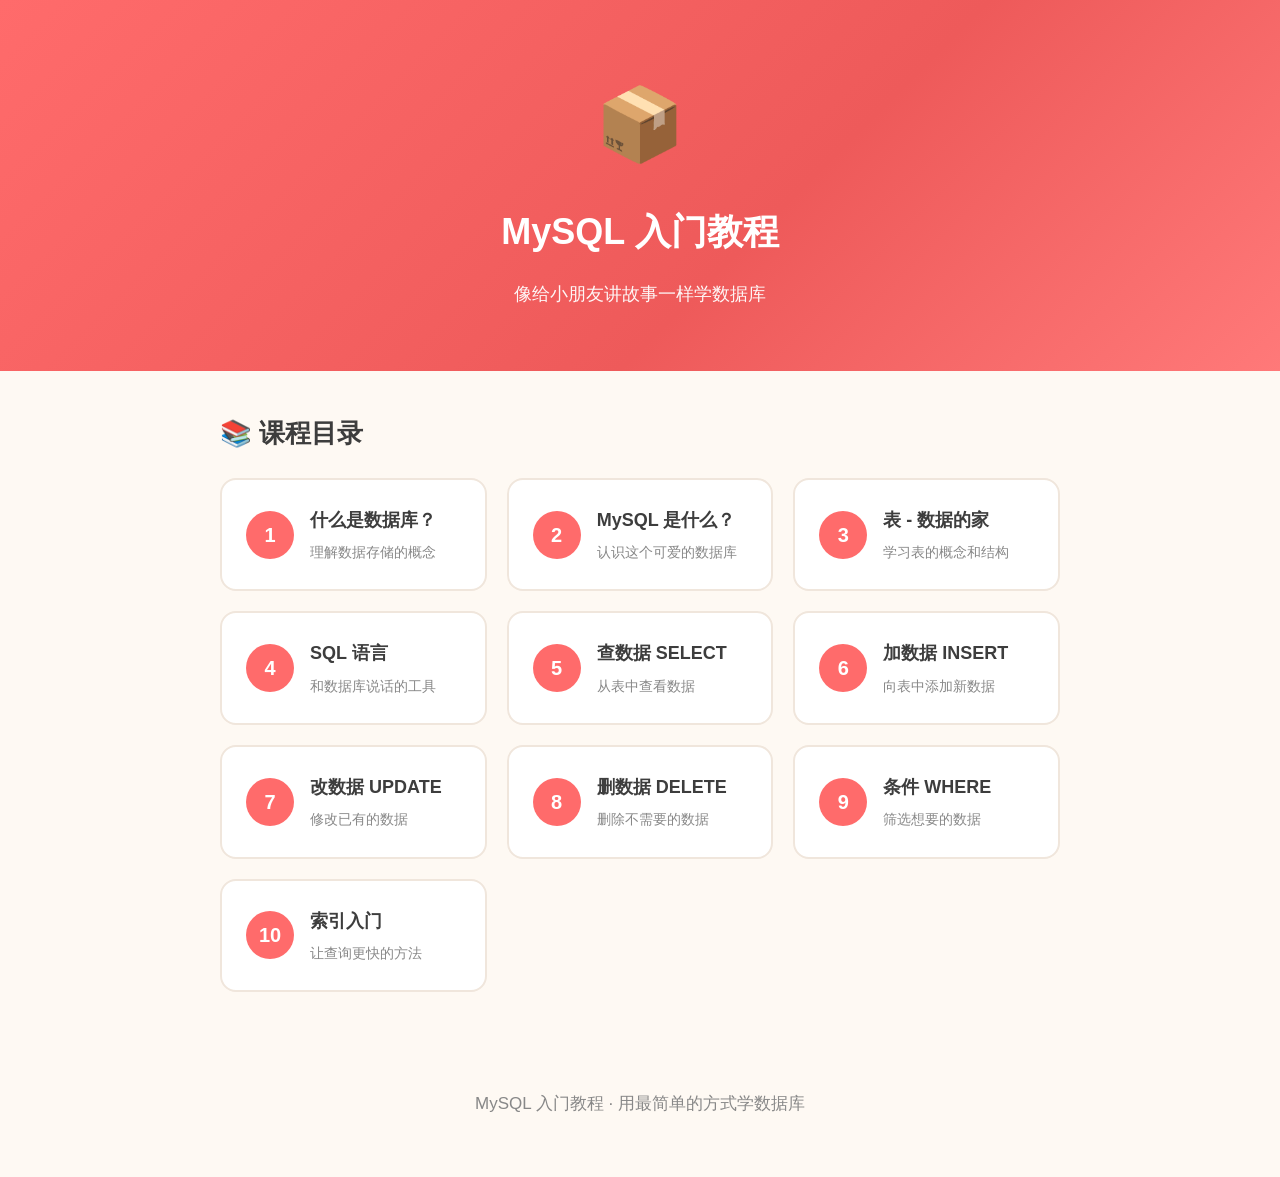
==== index.html @ 5d966632 "Add index.html" ====
<!DOCTYPE html>
<html lang="zh-CN">
<head>
<meta charset="UTF-8">
<meta name="viewport" content="width=device-width, initial-scale=1.0">
<title>MySQL 入门教程</title>
<style>
  :root {
    --bg: #fef9f3;
    --card: #ffffff;
    --text: #3d3d3d;
    --muted: #888;
    --accent: #ff6b6b;
    --accent-soft: #ffeef0;
    --border: #f0e6dc;
  }
  * { box-sizing: border-box; }
  body {
    margin: 0;
    background: var(--bg);
    color: var(--text);
    font-family: -apple-system, BlinkMacSystemFont, "Segoe UI", "PingFang SC", "Hiragino Sans GB", "Microsoft YaHei", sans-serif;
    line-height: 1.8;
    font-size: 17px;
  }
  header.hero {
    background: linear-gradient(135deg, #ff6b6b 0%, #ee5a5a 60%, #ff7979 100%);
    color: #fff;
    padding: 60px 20px;
    text-align: center;
  }
  header.hero .emoji { font-size: 72px; margin-bottom: 10px; }
  header.hero h1 { margin: 0 0 14px; font-size: 36px; }
  header.hero p { margin: 0; opacity: .95; font-size: 18px; }
  .container { max-width: 880px; margin: 0 auto; padding: 40px 20px; }
  .chapters { display: grid; grid-template-columns: repeat(auto-fit, minmax(250px, 1fr)); gap: 20px; }
  .chapter-card {
    background: var(--card);
    border: 2px solid var(--border);
    border-radius: 16px;
    padding: 24px;
    text-decoration: none;
    color: var(--text);
    transition: all 0.3s;
    display: flex;
    align-items: center;
    gap: 16px;
  }
  .chapter-card:hover {
    transform: translateY(-4px);
    border-color: var(--accent);
    box-shadow: 0 8px 24px rgba(255,107,107,0.15);
  }
  .chapter-card .num {
    background: var(--accent);
    color: white;
    width: 48px;
    height: 48px;
    border-radius: 50%;
    display: flex;
    align-items: center;
    justify-content: center;
    font-size: 20px;
    font-weight: 700;
    flex-shrink: 0;
  }
  .chapter-card:hover .num { background: var(--accent); }
  .chapter-card .info .title { font-size: 18px; font-weight: 600; margin-bottom: 4px; }
  .chapter-card .info .desc { font-size: 14px; color: var(--muted); }
  footer { text-align: center; color: var(--muted); padding: 40px 20px; }
</style>
</head>
<body>

<header class="hero">
  <div class="emoji">📦</div>
  <h1>MySQL 入门教程</h1>
  <p>像给小朋友讲故事一样学数据库</p>
</header>

<div class="container">
  <h2 style="margin-top:0;">📚 课程目录</h2>
  <div class="chapters">
    <a href="chapter1.html" class="chapter-card">
      <div class="num">1</div>
      <div class="info">
        <div class="title">什么是数据库？</div>
        <div class="desc">理解数据存储的概念</div>
      </div>
    </a>
    <a href="chapter2.html" class="chapter-card">
      <div class="num">2</div>
      <div class="info">
        <div class="title">MySQL 是什么？</div>
        <div class="desc">认识这个可爱的数据库</div>
      </div>
    </a>
    <a href="chapter3.html" class="chapter-card">
      <div class="num">3</div>
      <div class="info">
        <div class="title">表 - 数据的家</div>
        <div class="desc">学习表的概念和结构</div>
      </div>
    </a>
    <a href="chapter4.html" class="chapter-card">
      <div class="num">4</div>
      <div class="info">
        <div class="title">SQL 语言</div>
        <div class="desc">和数据库说话的工具</div>
      </div>
    </a>
    <a href="chapter5.html" class="chapter-card">
      <div class="num">5</div>
      <div class="info">
        <div class="title">查数据 SELECT</div>
        <div class="desc">从表中查看数据</div>
      </div>
    </a>
    <a href="chapter6.html" class="chapter-card">
      <div class="num">6</div>
      <div class="info">
        <div class="title">加数据 INSERT</div>
        <div class="desc">向表中添加新数据</div>
      </div>
    </a>
    <a href="chapter7.html" class="chapter-card">
      <div class="num">7</div>
      <div class="info">
        <div class="title">改数据 UPDATE</div>
        <div class="desc">修改已有的数据</div>
      </div>
    </a>
    <a href="chapter8.html" class="chapter-card">
      <div class="num">8</div>
      <div class="info">
        <div class="title">删数据 DELETE</div>
        <div class="desc">删除不需要的数据</div>
      </div>
    </a>
    <a href="chapter9.html" class="chapter-card">
      <div class="num">9</div>
      <div class="info">
        <div class="title">条件 WHERE</div>
        <div class="desc">筛选想要的数据</div>
      </div>
    </a>
    <a href="chapter10.html" class="chapter-card">
      <div class="num">10</div>
      <div class="info">
        <div class="title">索引入门</div>
        <div class="desc">让查询更快的方法</div>
      </div>
    </a>
  </div>
</div>

<footer>
  <p>MySQL 入门教程 · 用最简单的方式学数据库</p>
</footer>

</body>
</html>
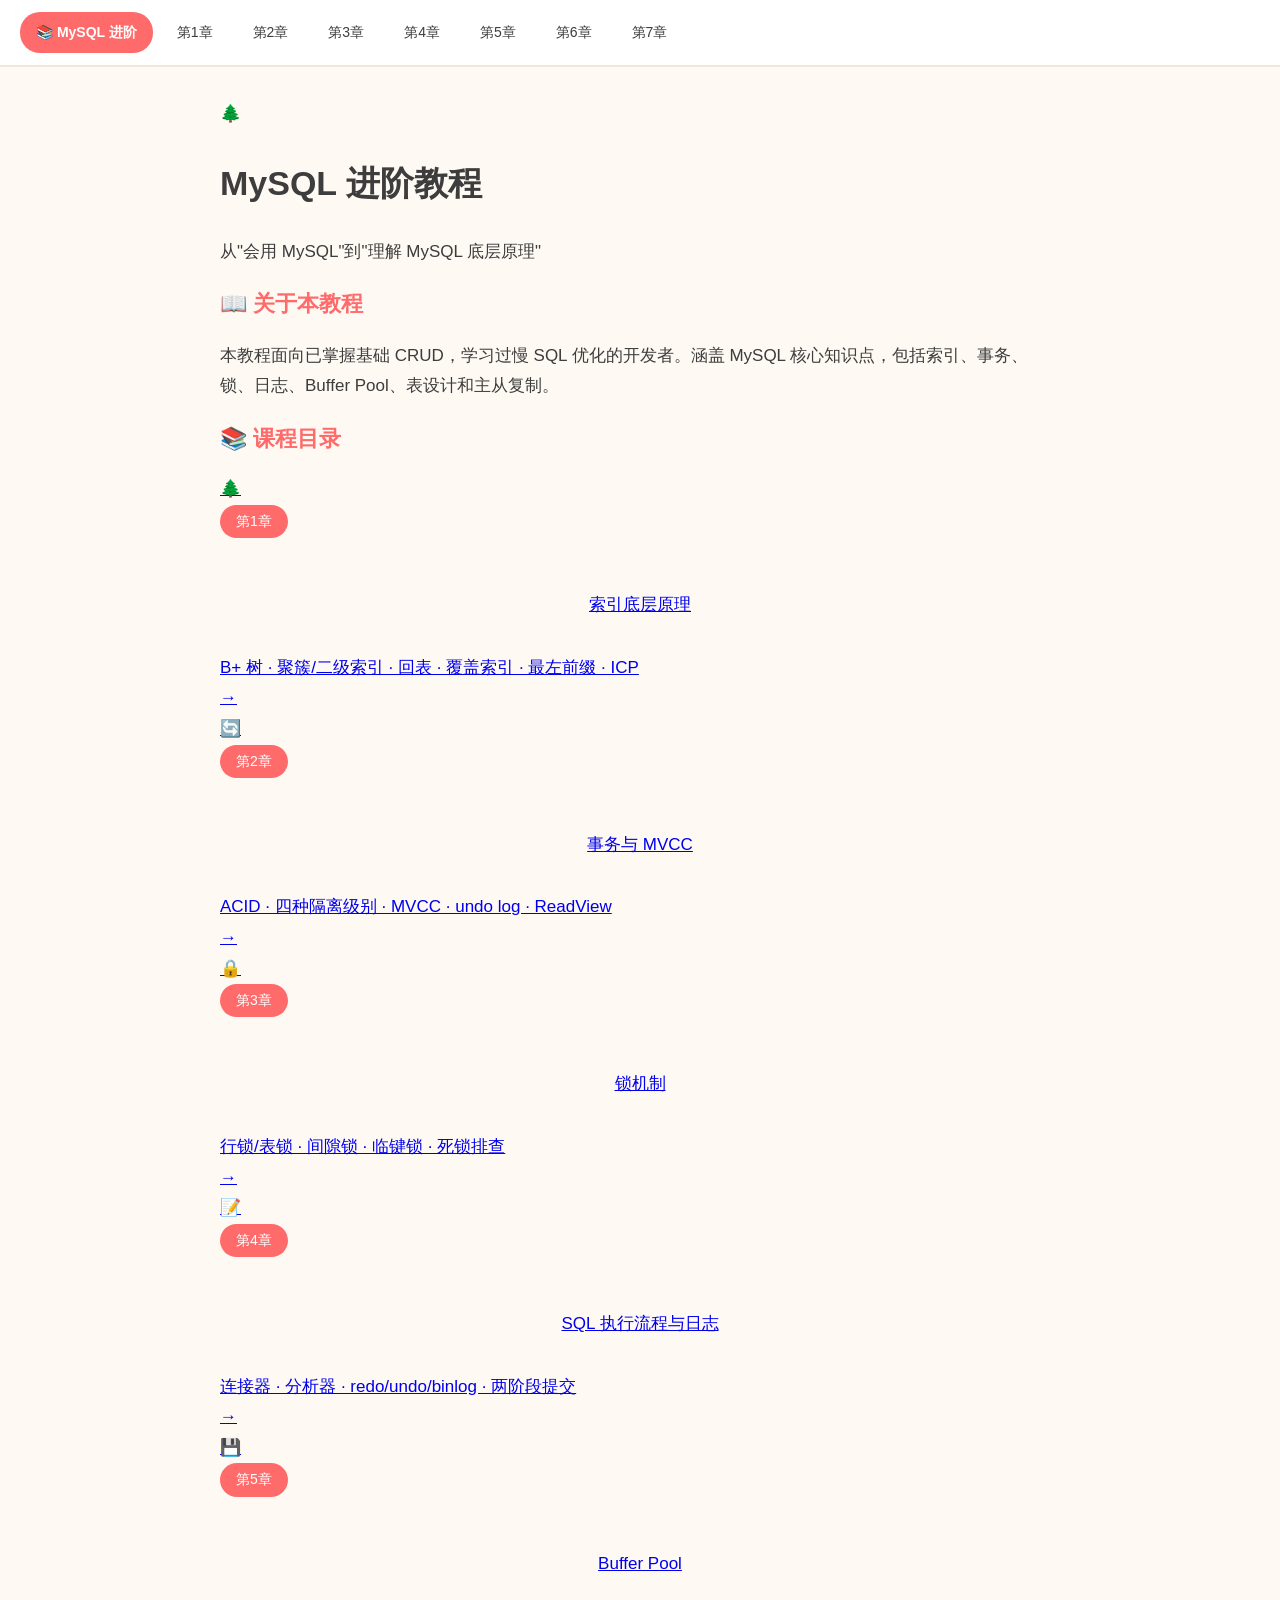
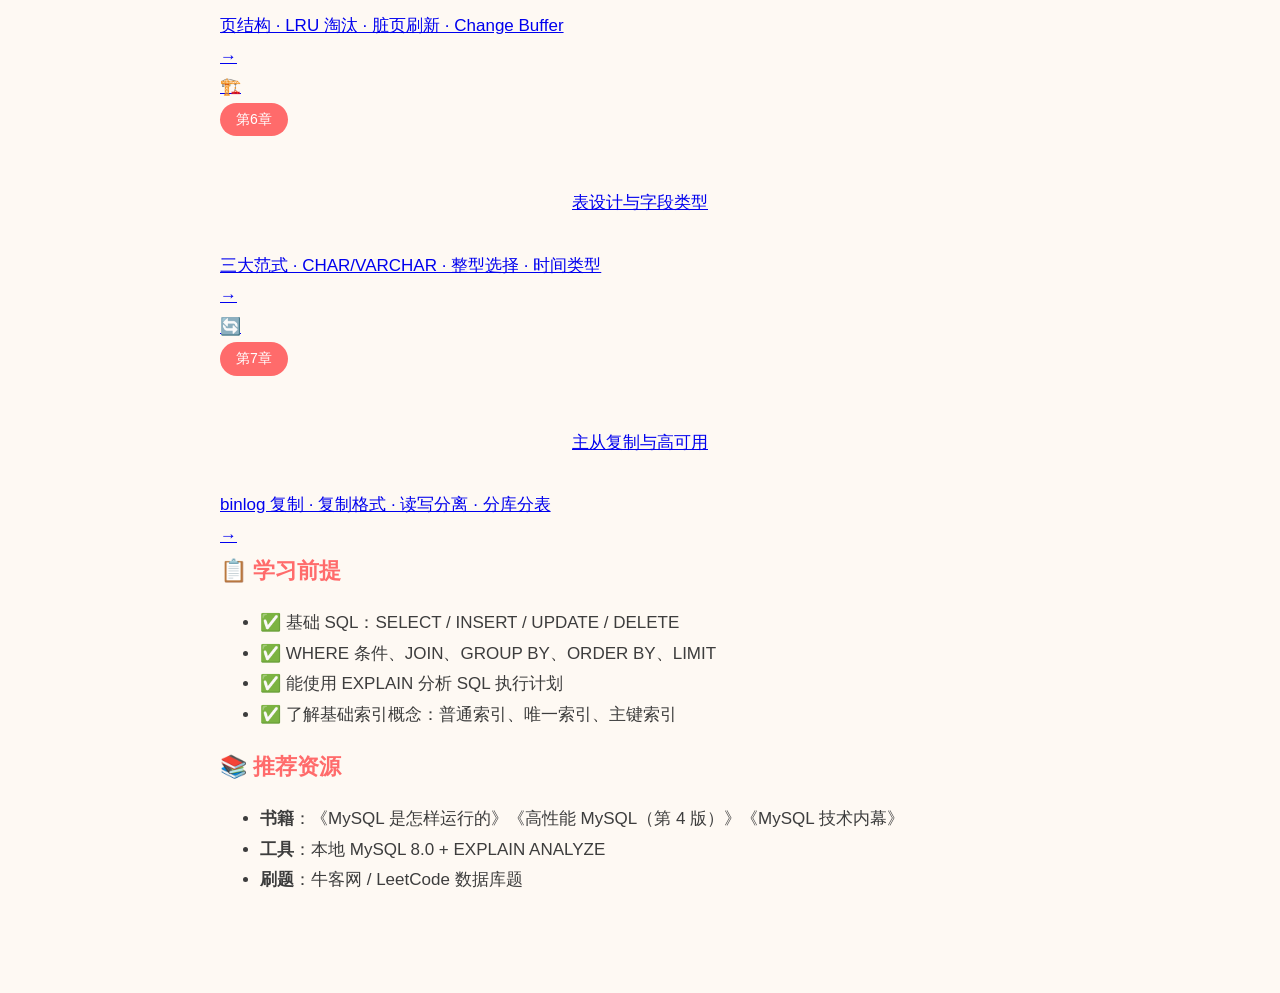
==== commit f0b4cfed: "Update to MySQL 进阶" ====
--- a/index.html
+++ b/index.html
@@ -3,160 +3,128 @@
 <head>
 <meta charset="UTF-8">
 <meta name="viewport" content="width=device-width, initial-scale=1.0">
-<title>MySQL 入门教程</title>
-<style>
-  :root {
-    --bg: #fef9f3;
-    --card: #ffffff;
-    --text: #3d3d3d;
-    --muted: #888;
-    --accent: #ff6b6b;
-    --accent-soft: #ffeef0;
-    --border: #f0e6dc;
-  }
-  * { box-sizing: border-box; }
-  body {
-    margin: 0;
-    background: var(--bg);
-    color: var(--text);
-    font-family: -apple-system, BlinkMacSystemFont, "Segoe UI", "PingFang SC", "Hiragino Sans GB", "Microsoft YaHei", sans-serif;
-    line-height: 1.8;
-    font-size: 17px;
-  }
-  header.hero {
-    background: linear-gradient(135deg, #ff6b6b 0%, #ee5a5a 60%, #ff7979 100%);
-    color: #fff;
-    padding: 60px 20px;
-    text-align: center;
-  }
-  header.hero .emoji { font-size: 72px; margin-bottom: 10px; }
-  header.hero h1 { margin: 0 0 14px; font-size: 36px; }
-  header.hero p { margin: 0; opacity: .95; font-size: 18px; }
-  .container { max-width: 880px; margin: 0 auto; padding: 40px 20px; }
-  .chapters { display: grid; grid-template-columns: repeat(auto-fit, minmax(250px, 1fr)); gap: 20px; }
-  .chapter-card {
-    background: var(--card);
-    border: 2px solid var(--border);
-    border-radius: 16px;
-    padding: 24px;
-    text-decoration: none;
-    color: var(--text);
-    transition: all 0.3s;
-    display: flex;
-    align-items: center;
-    gap: 16px;
-  }
-  .chapter-card:hover {
-    transform: translateY(-4px);
-    border-color: var(--accent);
-    box-shadow: 0 8px 24px rgba(255,107,107,0.15);
-  }
-  .chapter-card .num {
-    background: var(--accent);
-    color: white;
-    width: 48px;
-    height: 48px;
-    border-radius: 50%;
-    display: flex;
-    align-items: center;
-    justify-content: center;
-    font-size: 20px;
-    font-weight: 700;
-    flex-shrink: 0;
-  }
-  .chapter-card:hover .num { background: var(--accent); }
-  .chapter-card .info .title { font-size: 18px; font-weight: 600; margin-bottom: 4px; }
-  .chapter-card .info .desc { font-size: 14px; color: var(--muted); }
-  footer { text-align: center; color: var(--muted); padding: 40px 20px; }
-</style>
+<title>MySQL 进阶教程 - 索引底层原理</title>
+<link rel="stylesheet" href="style.css">
 </head>
 <body>
-
-<header class="hero">
-  <div class="emoji">📦</div>
-  <h1>MySQL 入门教程</h1>
-  <p>像给小朋友讲故事一样学数据库</p>
-</header>
+<nav class="nav-bar">
+  <a href="index.html" class="nav-home active">📚 MySQL 进阶</a>
+  <a href="chapter1.html">第1章</a>
+  <a href="chapter2.html">第2章</a>
+  <a href="chapter3.html">第3章</a>
+  <a href="chapter4.html">第4章</a>
+  <a href="chapter5.html">第5章</a>
+  <a href="chapter6.html">第6章</a>
+  <a href="chapter7.html">第7章</a>
+</nav>
 
 <div class="container">
-  <h2 style="margin-top:0;">📚 课程目录</h2>
-  <div class="chapters">
-    <a href="chapter1.html" class="chapter-card">
-      <div class="num">1</div>
-      <div class="info">
-        <div class="title">什么是数据库？</div>
-        <div class="desc">理解数据存储的概念</div>
-      </div>
-    </a>
-    <a href="chapter2.html" class="chapter-card">
-      <div class="num">2</div>
-      <div class="info">
-        <div class="title">MySQL 是什么？</div>
-        <div class="desc">认识这个可爱的数据库</div>
-      </div>
-    </a>
-    <a href="chapter3.html" class="chapter-card">
-      <div class="num">3</div>
-      <div class="info">
-        <div class="title">表 - 数据的家</div>
-        <div class="desc">学习表的概念和结构</div>
-      </div>
-    </a>
-    <a href="chapter4.html" class="chapter-card">
-      <div class="num">4</div>
-      <div class="info">
-        <div class="title">SQL 语言</div>
-        <div class="desc">和数据库说话的工具</div>
-      </div>
-    </a>
-    <a href="chapter5.html" class="chapter-card">
-      <div class="num">5</div>
-      <div class="info">
-        <div class="title">查数据 SELECT</div>
-        <div class="desc">从表中查看数据</div>
-      </div>
-    </a>
-    <a href="chapter6.html" class="chapter-card">
-      <div class="num">6</div>
-      <div class="info">
-        <div class="title">加数据 INSERT</div>
-        <div class="desc">向表中添加新数据</div>
-      </div>
-    </a>
-    <a href="chapter7.html" class="chapter-card">
-      <div class="num">7</div>
-      <div class="info">
-        <div class="title">改数据 UPDATE</div>
-        <div class="desc">修改已有的数据</div>
-      </div>
-    </a>
-    <a href="chapter8.html" class="chapter-card">
-      <div class="num">8</div>
-      <div class="info">
-        <div class="title">删数据 DELETE</div>
-        <div class="desc">删除不需要的数据</div>
-      </div>
-    </a>
-    <a href="chapter9.html" class="chapter-card">
-      <div class="num">9</div>
-      <div class="info">
-        <div class="title">条件 WHERE</div>
-        <div class="desc">筛选想要的数据</div>
-      </div>
-    </a>
-    <a href="chapter10.html" class="chapter-card">
-      <div class="num">10</div>
-      <div class="info">
-        <div class="title">索引入门</div>
-        <div class="desc">让查询更快的方法</div>
-      </div>
-    </a>
-  </div>
+  <header class="hero">
+    <div class="hero-emoji">🌲</div>
+    <h1>MySQL 进阶教程</h1>
+    <p>从"会用 MySQL"到"理解 MySQL 底层原理"</p>
+  </header>
+
+  <section class="intro">
+    <h2>📖 关于本教程</h2>
+    <p>本教程面向已掌握基础 CRUD，学习过慢 SQL 优化的开发者。涵盖 MySQL 核心知识点，包括索引、事务、锁、日志、Buffer Pool、表设计和主从复制。</p>
+  </section>
+
+  <section class="chapters">
+    <h2>📚 课程目录</h2>
+
+    <div class="chapter-grid">
+      <a href="chapter1.html" class="chapter-card">
+        <div class="chapter-icon">🌲</div>
+        <div class="chapter-info">
+          <div class="chapter-num">第1章</div>
+          <div class="chapter-title">索引底层原理</div>
+          <div class="chapter-desc">B+ 树 · 聚簇/二级索引 · 回表 · 覆盖索引 · 最左前缀 · ICP</div>
+        </div>
+        <div class="chapter-arrow">→</div>
+      </a>
+
+      <a href="chapter2.html" class="chapter-card">
+        <div class="chapter-icon">🔄</div>
+        <div class="chapter-info">
+          <div class="chapter-num">第2章</div>
+          <div class="chapter-title">事务与 MVCC</div>
+          <div class="chapter-desc">ACID · 四种隔离级别 · MVCC · undo log · ReadView</div>
+        </div>
+        <div class="chapter-arrow">→</div>
+      </a>
+
+      <a href="chapter3.html" class="chapter-card">
+        <div class="chapter-icon">🔒</div>
+        <div class="chapter-info">
+          <div class="chapter-num">第3章</div>
+          <div class="chapter-title">锁机制</div>
+          <div class="chapter-desc">行锁/表锁 · 间隙锁 · 临键锁 · 死锁排查</div>
+        </div>
+        <div class="chapter-arrow">→</div>
+      </a>
+
+      <a href="chapter4.html" class="chapter-card">
+        <div class="chapter-icon">📝</div>
+        <div class="chapter-info">
+          <div class="chapter-num">第4章</div>
+          <div class="chapter-title">SQL 执行流程与日志</div>
+          <div class="chapter-desc">连接器 · 分析器 · redo/undo/binlog · 两阶段提交</div>
+        </div>
+        <div class="chapter-arrow">→</div>
+      </a>
+
+      <a href="chapter5.html" class="chapter-card">
+        <div class="chapter-icon">💾</div>
+        <div class="chapter-info">
+          <div class="chapter-num">第5章</div>
+          <div class="chapter-title">Buffer Pool</div>
+          <div class="chapter-desc">页结构 · LRU 淘汰 · 脏页刷新 · Change Buffer</div>
+        </div>
+        <div class="chapter-arrow">→</div>
+      </a>
+
+      <a href="chapter6.html" class="chapter-card">
+        <div class="chapter-icon">🏗️</div>
+        <div class="chapter-info">
+          <div class="chapter-num">第6章</div>
+          <div class="chapter-title">表设计与字段类型</div>
+          <div class="chapter-desc">三大范式 · CHAR/VARCHAR · 整型选择 · 时间类型</div>
+        </div>
+        <div class="chapter-arrow">→</div>
+      </a>
+
+      <a href="chapter7.html" class="chapter-card">
+        <div class="chapter-icon">🔄</div>
+        <div class="chapter-info">
+          <div class="chapter-num">第7章</div>
+          <div class="chapter-title">主从复制与高可用</div>
+          <div class="chapter-desc">binlog 复制 · 复制格式 · 读写分离 · 分库分表</div>
+        </div>
+        <div class="chapter-arrow">→</div>
+      </a>
+    </div>
+  </section>
+
+  <section class="prerequisites">
+    <h2>📋 学习前提</h2>
+    <ul>
+      <li>✅ 基础 SQL：SELECT / INSERT / UPDATE / DELETE</li>
+      <li>✅ WHERE 条件、JOIN、GROUP BY、ORDER BY、LIMIT</li>
+      <li>✅ 能使用 EXPLAIN 分析 SQL 执行计划</li>
+      <li>✅ 了解基础索引概念：普通索引、唯一索引、主键索引</li>
+    </ul>
+  </section>
+
+  <section class="resources">
+    <h2>📚 推荐资源</h2>
+    <ul>
+      <li><strong>书籍</strong>：《MySQL 是怎样运行的》《高性能 MySQL（第 4 版）》《MySQL 技术内幕》</li>
+      <li><strong>工具</strong>：本地 MySQL 8.0 + EXPLAIN ANALYZE</li>
+      <li><strong>刷题</strong>：牛客网 / LeetCode 数据库题</li>
+    </ul>
+  </section>
 </div>
-
-<footer>
-  <p>MySQL 入门教程 · 用最简单的方式学数据库</p>
-</footer>
 
 </body>
 </html>
--- a/style.css
+++ b/style.css
@@ -0,0 +1,180 @@
+:root {
+  --bg: #fef9f3;
+  --card: #ffffff;
+  --text: #3d3d3d;
+  --muted: #888;
+  --accent: #ff6b6b;
+  --accent-soft: #ffeef0;
+  --accent2: #4ecdc4;
+  --accent2-soft: #e8faf8;
+  --accent3: #ffe66d;
+  --border: #f0e6dc;
+  --code-bg: #2d3436;
+  --code-text: #dfe6e9;
+}
+* { box-sizing: border-box; }
+body {
+  margin: 0;
+  background: var(--bg);
+  color: var(--text);
+  font-family: -apple-system, BlinkMacSystemFont, "Segoe UI", "PingFang SC", "Hiragino Sans GB", "Microsoft YaHei", sans-serif;
+  line-height: 1.8;
+  font-size: 17px;
+}
+.container { max-width: 880px; margin: 0 auto; padding: 32px 20px 80px; }
+
+/* 导航栏 */
+.nav-bar {
+  background: var(--card);
+  border-bottom: 2px solid var(--border);
+  padding: 12px 20px;
+  display: flex;
+  gap: 8px;
+  overflow-x: auto;
+  white-space: nowrap;
+  position: sticky;
+  top: 0;
+  z-index: 100;
+}
+.nav-bar a {
+  color: var(--text);
+  text-decoration: none;
+  padding: 8px 16px;
+  border-radius: 20px;
+  font-size: 14px;
+  transition: all 0.2s;
+}
+.nav-bar a:hover { background: var(--accent-soft); color: var(--accent); }
+.nav-bar a.active { background: var(--accent); color: white; }
+.nav-bar a.nav-home { font-weight: 600; }
+
+/* 章节标题 */
+.chapter-title {
+  text-align: center;
+  margin: 40px 0 32px;
+}
+.chapter-num {
+  display: block;
+  background: var(--accent);
+  color: white;
+  font-size: 14px;
+  padding: 4px 16px;
+  border-radius: 20px;
+  display: inline-block;
+  margin-bottom: 12px;
+}
+h1.chapter-title { font-size: 32px; color: var(--text); margin: 0; }
+
+/* 内容区块 */
+section.content {
+  background: var(--card);
+  border: 2px solid var(--border);
+  border-radius: 20px;
+  padding: 32px;
+  margin: 24px 0;
+}
+h2 { font-size: 22px; margin: 0 0 16px; color: var(--accent); }
+h3 { font-size: 18px; margin: 24px 0 12px; }
+
+/* 故事框 */
+.story {
+  background: linear-gradient(135deg, #fff9e6 0%, #fff5d6 100%);
+  border: 2px dashed #ffe66d;
+  border-radius: 16px;
+  padding: 20px 24px;
+}
+.story p { margin: 10px 0; }
+
+/* 类比框 */
+.analogy {
+  background: var(--accent2-soft);
+  border-left: 4px solid var(--accent2);
+  border-radius: 0 12px 12px 0;
+  padding: 16px 20px;
+}
+.analogy ul { margin: 8px 0; padding-left: 20px; }
+.analogy li { margin: 6px 0; }
+
+/* 高亮框 */
+.highlight-box {
+  background: linear-gradient(135deg, var(--accent-soft) 0%, #fff5f5 100%);
+  border-radius: 16px;
+  padding: 24px;
+  text-align: center;
+}
+.highlight-box .big { font-size: 24px; font-weight: 700; color: var(--accent); }
+
+/* 代码 */
+code {
+  background: #f5f0eb;
+  border: 1px solid #e8dfd5;
+  border-radius: 6px;
+  padding: 2px 8px;
+  font-family: "SF Mono", "JetBrains Mono", Consolas, monospace;
+  font-size: 14px;
+  color: #c0392b;
+}
+pre {
+  background: var(--code-bg);
+  color: var(--code-text);
+  border-radius: 12px;
+  padding: 20px;
+  overflow-x: auto;
+  font-size: 14px;
+  line-height: 1.6;
+  margin: 16px 0;
+}
+pre code { background: none; border: none; padding: 0; color: inherit; }
+.kw { color: #ff6b6b; font-weight: 700; }
+.str { color: #a8e6cf; }
+.cm { color: #636e72; font-style: italic; }
+.num { color: #ffe66d; }
+.fn { color: #74b9ff; }
+
+/* 表格 */
+table { border-collapse: collapse; width: 100%; margin: 16px 0; border-radius: 12px; overflow: hidden; }
+th, td { border: 1px solid var(--border); padding: 12px 16px; text-align: left; }
+th { background: linear-gradient(135deg, var(--accent) 0%, #ff7979 100%); color: white; }
+tr:nth-child(even) td { background: #faf8f5; }
+
+/* 卡片网格 */
+.card-grid { display: grid; grid-template-columns: repeat(auto-fit, minmax(180px, 1fr)); gap: 16px; margin: 20px 0; }
+.card { background: #faf8f5; border: 2px solid var(--border); border-radius: 16px; padding: 20px; text-align: center; }
+.card .icon { font-size: 36px; margin-bottom: 8px; }
+.card .title { font-weight: 700; color: var(--accent); margin-bottom: 4px; }
+.card .desc { font-size: 14px; color: var(--muted); }
+
+/* Emoji 行 */
+.emoji-row { display: flex; justify-content: center; gap: 16px; font-size: 32px; margin: 20px 0; }
+
+/* 底部导航 */
+.nav-footer { display: flex; justify-content: space-between; margin-top: 32px; }
+.nav-btn {
+  background: var(--accent);
+  color: white;
+  text-decoration: none;
+  padding: 12px 24px;
+  border-radius: 25px;
+  font-weight: 600;
+  transition: all 0.2s;
+}
+.nav-btn:hover { background: #ee5a5a; transform: translateY(-2px); }
+.nav-btn.next { margin-left: auto; }
+
+/* 警告框 */
+.warn-box {
+  background: #fff5f5;
+  border-left: 4px solid var(--accent);
+  border-radius: 0 12px 12px 0;
+  padding: 16px 20px;
+  margin: 16px 0;
+}
+
+/* 响应式 */
+@media (max-width: 640px) {
+  section.content { padding: 20px 16px; }
+  h1.chapter-title { font-size: 26px; }
+  .highlight-box .big { font-size: 20px; }
+  .nav-bar { gap: 4px; }
+  .nav-bar a { padding: 8px 12px; font-size: 13px; }
+}
